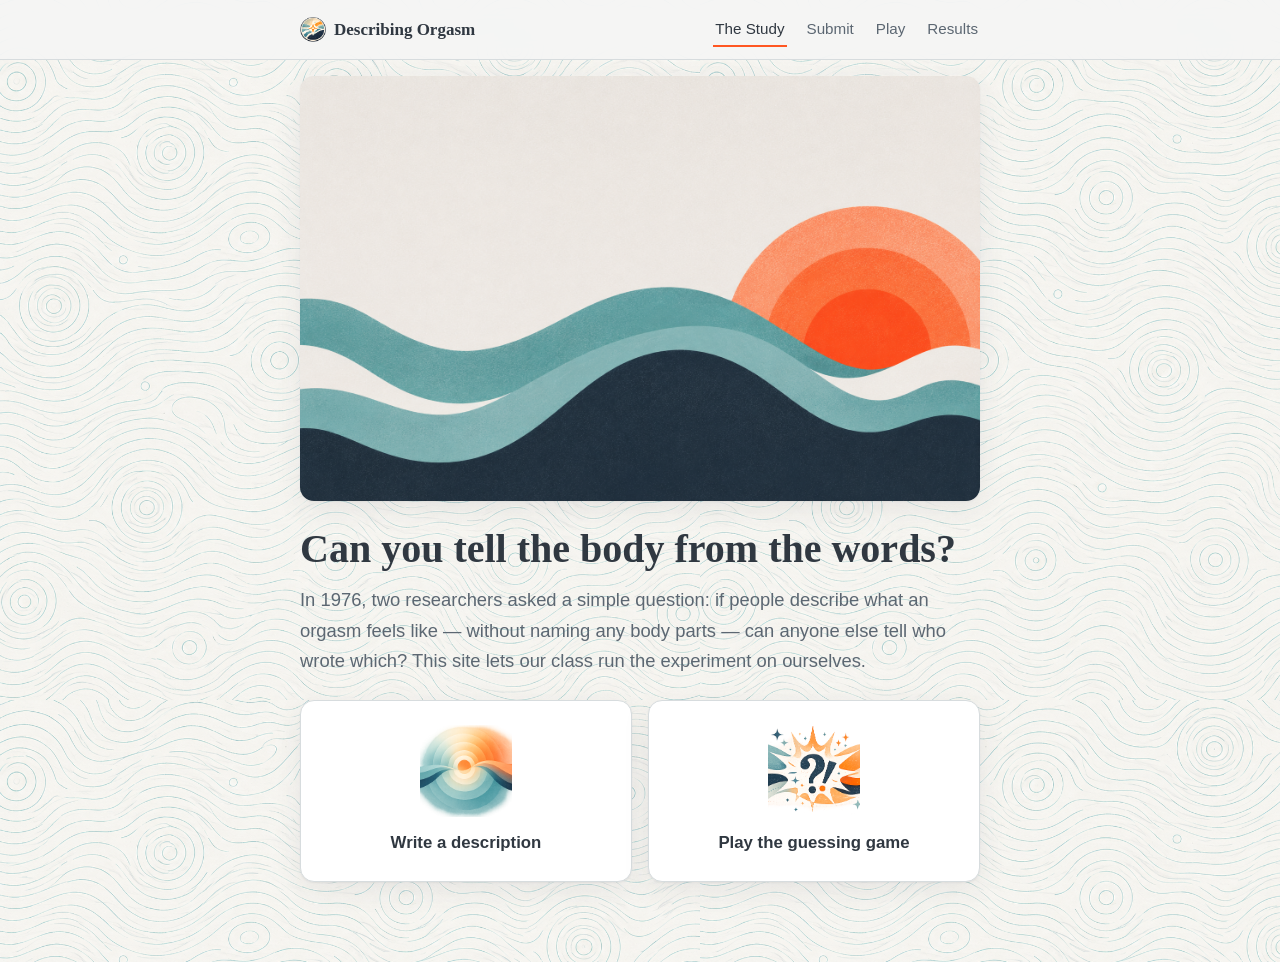
==== index.html @ 5cf97284 "Initial commit: Describing Orgasm — classroom replication site Static multi-page site (study descrip" ====
<!doctype html>
<html lang="en">
<head>
  <meta charset="utf-8">
  <meta name="viewport" content="width=device-width, initial-scale=1">
  <title>Describing Orgasm — A Classroom Replication</title>
  <meta name="description" content="A classroom replication of Vance & Wagner (1976): can you tell a writer's anatomy from how they describe an orgasm?">
  <link rel="icon" type="image/png" href="img/favicon.png">
  <link rel="stylesheet" href="styles.css">
</head>
<body>
  <nav class="nav">
    <div class="nav-inner">
      <a class="brand" href="index.html"><img class="brand-logo" src="img/emblem.png" alt="">Describing Orgasm</a>
      <a class="link active" href="index.html">The Study</a>
      <a class="link" href="submit.html">Submit</a>
      <a class="link" href="play.html">Play</a>
      <a class="link" href="results.html">Results</a>
    </div>
  </nav>

  <main class="wrap">
    <img class="hero-img" src="img/hero-banner.png" alt="">
    <h1>Can you tell the body from the words?</h1>
    <p class="lede">
      In 1976, two researchers asked a simple question: if people describe what an
      orgasm feels like — without naming any body parts — can anyone else tell who
      wrote which? This site lets our class run the experiment on ourselves.
    </p>

    <div class="cta-cards">
      <a class="cta-card" href="submit.html">
        <img src="img/write-illustration.png" alt="">
        <span>Write a description</span>
      </a>
      <a class="cta-card" href="play.html">
        <img src="img/play-illustration.png" alt="">
        <span>Play the guessing game</span>
      </a>
    </div>
  </main>
</body>
</html>
---- styles.css ----
/* ============================================================
   Shared styles — "Written Descriptions of Orgasm" replication
   Palette: #F5F5F5 grey · #76ABAE teal · #303841 navy · #FF5722 orange
   Clean, retro-academic, mobile-first, light + dark aware.
   ============================================================ */

:root {
  --bg: #f5f5f5;
  --surface: #ffffff;
  --surface-2: #e9edee;
  --ink: #303841;          /* navy charcoal */
  --ink-soft: #5c6772;
  --line: #d7dcde;

  --teal: #76abae;
  --orange: #ff5722;
  --navy: #303841;

  --accent: #76abae;       /* primary brand */
  --accent-ink: #1b2a2b;   /* legible text on teal fills */
  --link: #2f6b6f;         /* darker teal — legible link text on light bg */
  --pop: #ff5722;          /* orange emphasis / hero CTA */
  --pop-ink: #ffffff;

  --good: #2a6f72;         /* correct (legible teal text) */
  --good-fill: #76abae;
  --bad: #c43d18;          /* wrong (legible orange text) */
  --bad-fill: #ff5722;

  --radius: 14px;
  --shadow: 0 1px 2px rgba(48, 56, 65, .06), 0 8px 28px rgba(48, 56, 65, .08);
  --maxw: 720px;
}

@media (prefers-color-scheme: dark) {
  :root {
    --bg: #262d34;
    --surface: #303841;
    --surface-2: #2a323b;
    --ink: #f5f5f5;
    --ink-soft: #adb7bf;
    --line: #414c56;

    --accent: #76abae;
    --accent-ink: #14201f;
    --link: #93c7ca;
    --pop: #ff5722;
    --pop-ink: #ffffff;

    --good: #8fc8cb;
    --good-fill: #76abae;
    --bad: #ff8a63;
    --bad-fill: #ff5722;

    --shadow: 0 1px 2px rgba(0, 0, 0, .3), 0 10px 30px rgba(0, 0, 0, .38);
  }
  /* The light contour pattern would read as bright noise on a dark bg. */
  body { background-image: none; }
}

* { box-sizing: border-box; }
html { -webkit-text-size-adjust: 100%; }

body {
  margin: 0;
  background-color: var(--bg);
  background-image: url("img/bg-pattern.png");
  background-size: 700px;
  background-repeat: repeat;
  color: var(--ink);
  font: 17px/1.65 -apple-system, BlinkMacSystemFont, "Segoe UI", Roboto, Helvetica, Arial, sans-serif;
  -webkit-font-smoothing: antialiased;
}

h1, h2, h3 {
  font-family: Georgia, "Times New Roman", serif;
  line-height: 1.2;
  color: var(--ink);
}
h1 { font-size: clamp(1.8rem, 5vw, 2.5rem); margin: 0 0 .3em; }
h2 { font-size: 1.4rem; margin: 1.8em 0 .5em; }
h3 { font-size: 1.1rem; margin: 1.4em 0 .3em; }

a { color: var(--link); }
p { margin: 0 0 1em; }

.wrap { max-width: var(--maxw); margin: 0 auto; padding: 0 20px 80px; }

/* ---------- Imagery ---------- */
.hero-img {
  display: block;
  width: 100%;
  height: auto;
  border-radius: var(--radius);
  margin: 16px 0 24px;
  box-shadow: var(--shadow);
}
.banner {
  display: block;
  width: 100%;
  height: 150px;
  object-fit: cover;
  object-position: center;
  border-radius: var(--radius);
  margin: 16px 0 26px;
  box-shadow: var(--shadow);
}
@media (min-width: 560px) { .banner { height: 190px; } }

/* CTA icon cards (home page) */
.cta-cards { display: grid; grid-template-columns: 1fr; gap: 16px; margin-top: 24px; }
@media (min-width: 520px) { .cta-cards { grid-template-columns: 1fr 1fr; } }
.cta-card {
  display: flex;
  flex-direction: column;
  align-items: center;
  gap: 12px;
  text-align: center;
  text-decoration: none;
  color: var(--ink);
  background: var(--surface);
  border: 1px solid var(--line);
  border-radius: var(--radius);
  padding: 24px 18px;
  box-shadow: var(--shadow);
  transition: transform .07s ease, border-color .15s ease;
}
.cta-card:hover { border-color: var(--teal); transform: translateY(-2px); }
.cta-card img { width: 92px; height: 92px; object-fit: contain; }
.cta-card span { font-weight: 700; font-size: 1.05rem; }

/* nav brand mark */
.brand-logo { width: 26px; height: 26px; object-fit: contain; }

/* success emblem on the submit page */
.done-emblem { display: block; width: 76px; height: 76px; object-fit: contain; margin: 4px auto 8px; }

/* ---------- Nav ---------- */
.nav {
  position: sticky;
  top: 0;
  z-index: 10;
  background: color-mix(in srgb, var(--bg) 88%, transparent);
  backdrop-filter: saturate(1.4) blur(8px);
  border-bottom: 1px solid var(--line);
}
.nav-inner {
  max-width: var(--maxw);
  margin: 0 auto;
  padding: 12px 20px;
  display: flex;
  align-items: center;
  gap: 8px 18px;
  flex-wrap: wrap;
}
.brand {
  display: inline-flex;
  align-items: center;
  gap: 8px;
  font-family: Georgia, serif;
  font-weight: 700;
  text-decoration: none;
  color: var(--ink);
  margin-right: auto;
}
.nav a.link {
  text-decoration: none;
  color: var(--ink-soft);
  font-size: .95rem;
  padding: 4px 2px;
  border-bottom: 2px solid transparent;
}
.nav a.link:hover { color: var(--ink); }
.nav a.link.active { color: var(--ink); border-bottom-color: var(--orange); }

/* ---------- Hero / lede ---------- */
.eyebrow {
  text-transform: uppercase;
  letter-spacing: .12em;
  font-size: .72rem;
  color: var(--link);
  font-weight: 700;
  margin: 32px 0 8px;
}
.lede { font-size: 1.15rem; color: var(--ink-soft); }

/* ---------- Cards ---------- */
.card {
  background: var(--surface);
  border: 1px solid var(--line);
  border-radius: var(--radius);
  box-shadow: var(--shadow);
  padding: 22px;
  margin: 18px 0;
}
.card.muted { background: var(--surface-2); box-shadow: none; }

.callout {
  border-left: 4px solid var(--teal);
  background: var(--surface-2);
  padding: 14px 18px;
  border-radius: 0 10px 10px 0;
  margin: 18px 0;
  color: var(--ink-soft);
  font-size: .95rem;
}

.cite {
  font-size: .85rem;
  color: var(--ink-soft);
  border-top: 1px solid var(--line);
  padding-top: 14px;
  margin-top: 28px;
}

/* ---------- Buttons ---------- */
.btn {
  display: inline-flex;
  align-items: center;
  justify-content: center;
  gap: 8px;
  font: inherit;
  font-weight: 600;
  border: 1px solid var(--line);
  background: var(--surface);
  color: var(--ink);
  padding: 12px 18px;
  border-radius: 12px;
  cursor: pointer;
  text-decoration: none;
  transition: transform .04s ease, filter .15s ease, background .15s ease, border-color .15s ease;
}
.btn:hover { border-color: var(--teal); }
.btn:active { transform: translateY(1px); }
.btn.primary { background: var(--accent); color: var(--accent-ink); border-color: var(--accent); }
.btn.primary:hover { filter: brightness(1.05); border-color: var(--accent); }
.btn.pop { background: var(--pop); color: var(--pop-ink); border-color: var(--pop); font-weight: 700; }
.btn.pop:hover { filter: brightness(1.05); border-color: var(--pop); }
.btn:disabled { opacity: .5; cursor: not-allowed; }
.btn-row { display: flex; gap: 12px; flex-wrap: wrap; margin-top: 8px; }

/* ---------- Forms ---------- */
label.field { display: block; font-weight: 600; margin: 18px 0 6px; }
.hint { font-weight: 400; color: var(--ink-soft); font-size: .9rem; }

textarea, select {
  width: 100%;
  font: inherit;
  color: var(--ink);
  background: var(--surface);
  border: 1px solid var(--line);
  border-radius: 12px;
  padding: 12px 14px;
}
textarea { min-height: 160px; resize: vertical; line-height: 1.6; }
textarea:focus, select:focus { outline: 2px solid var(--teal); outline-offset: 1px; }

.counter { text-align: right; font-size: .8rem; color: var(--ink-soft); margin-top: 4px; }

.check {
  display: flex;
  gap: 10px;
  align-items: flex-start;
  margin: 18px 0;
  font-size: .95rem;
  color: var(--ink-soft);
}
.check input { margin-top: 4px; width: 18px; height: 18px; flex: 0 0 auto; accent-color: var(--teal); }

.notice { padding: 12px 14px; border-radius: 10px; margin: 14px 0; font-size: .95rem; }
.notice.warn { background: color-mix(in srgb, var(--orange) 12%, var(--surface)); border: 1px solid var(--orange); }
.notice.err  { background: color-mix(in srgb, var(--orange) 12%, var(--surface)); border: 1px solid var(--bad); color: var(--bad); }
.notice.ok   { background: color-mix(in srgb, var(--teal) 16%, var(--surface)); border: 1px solid var(--teal); }
.hidden { display: none !important; }

/* ---------- Option buttons (submit form) ---------- */
.opt-grid { display: grid; grid-template-columns: 1fr; gap: 10px; margin-top: 6px; }
@media (min-width: 480px) { .opt-grid { grid-template-columns: repeat(3, 1fr); } }
.opt-btn { padding: 14px; }
.opt-btn.selected {
  border-color: var(--teal);
  background: color-mix(in srgb, var(--teal) 20%, var(--surface));
  font-weight: 700;
}

/* ---------- Game ---------- */
.progress { color: var(--ink-soft); font-size: .9rem; letter-spacing: .04em; text-transform: uppercase; }
.desc-quote {
  font-family: Georgia, serif;
  font-size: 1.25rem;
  line-height: 1.6;
  white-space: pre-wrap;
  margin: 10px 0 4px;
}
.desc-quote::before { content: "\201C"; color: var(--teal); }
.desc-quote::after  { content: "\201D"; color: var(--teal); }

.guess-grid { display: grid; grid-template-columns: 1fr; gap: 10px; margin-top: 18px; }
@media (min-width: 480px) { .guess-grid { grid-template-columns: repeat(2, 1fr); } }
.guess-btn { padding: 16px; font-size: 1rem; }
.guess-btn.correct { border-color: var(--good-fill); background: color-mix(in srgb, var(--good-fill) 20%, var(--surface)); }
.guess-btn.wrong   { border-color: var(--bad-fill);  background: color-mix(in srgb, var(--bad-fill) 18%, var(--surface)); }
.guess-btn.reveal  { border-color: var(--good-fill); }

.verdict { margin-top: 16px; font-weight: 600; }
.verdict.good { color: var(--good); }
.verdict.bad  { color: var(--bad); }

.score-big { font-family: Georgia, serif; font-size: clamp(3rem, 14vw, 5rem); line-height: 1; margin: 6px 0; }
.bar { height: 12px; background: var(--surface-2); border-radius: 999px; overflow: hidden; margin: 14px 0; }
.bar > span { display: block; height: 100%; background: var(--teal); }

/* ---------- Dashboard ---------- */
.stat-grid { display: grid; grid-template-columns: repeat(2, 1fr); gap: 12px; margin: 18px 0; }
@media (min-width: 560px) { .stat-grid { grid-template-columns: repeat(4, 1fr); } }
.stat {
  background: var(--surface);
  border: 1px solid var(--line);
  border-radius: var(--radius);
  padding: 16px;
  text-align: center;
}
.stat .num { font-family: Georgia, serif; font-size: 1.9rem; line-height: 1.1; color: var(--ink); }
.stat .lbl { font-size: .78rem; text-transform: uppercase; letter-spacing: .06em; color: var(--ink-soft); margin-top: 4px; }

/* Horizontal comparison bars (accuracy vs chance, etc.) */
.hbar-row { margin: 14px 0; }
.hbar-head { display: flex; justify-content: space-between; font-size: .9rem; margin-bottom: 5px; }
.hbar-head b { font-variant-numeric: tabular-nums; }
.hbar { position: relative; height: 22px; background: var(--surface-2); border-radius: 8px; overflow: hidden; }
.hbar > span { display: block; height: 100%; border-radius: 8px; background: var(--teal); transition: width .5s ease; }
.hbar.pop > span { background: var(--orange); }
/* dashed 50% chance marker */
.chance-line { position: relative; height: 0; }
.chance-line::before {
  content: ""; position: absolute; top: -22px; bottom: 0; left: 50%;
  border-left: 2px dashed var(--ink-soft); opacity: .6;
}

.footer { color: var(--ink-soft); font-size: .82rem; text-align: center; padding: 30px 20px; border-top: 1px solid var(--line); }

.spinner {
  width: 26px; height: 26px; border-radius: 50%;
  border: 3px solid var(--line); border-top-color: var(--orange);
  animation: spin .8s linear infinite; margin: 24px auto;
}
@keyframes spin { to { transform: rotate(360deg); } }
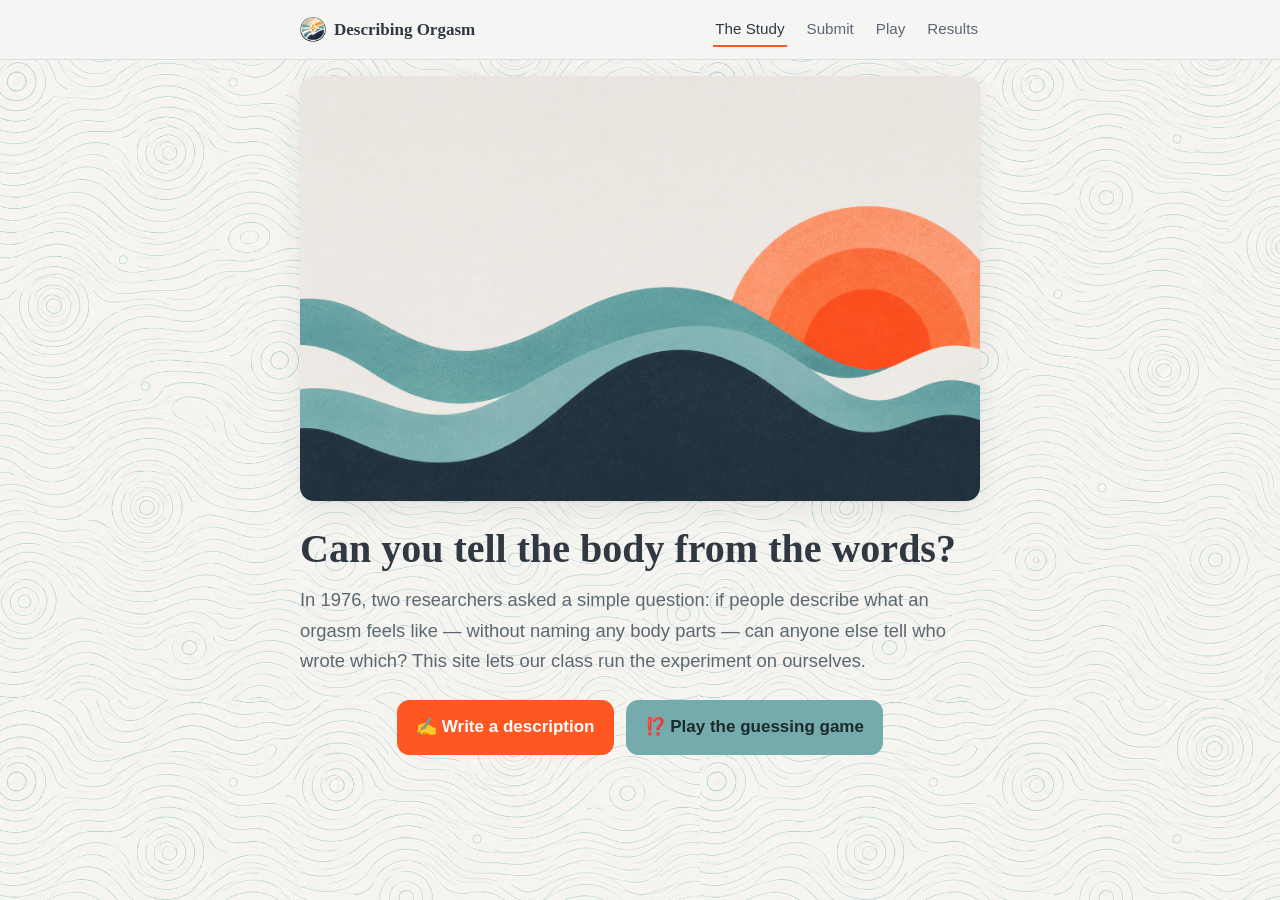
==== commit ec67e62a: "Remove icon images from home-page CTA buttons Restore the plain colored buttons (with emoji) for "Wr" ====
--- a/index.html
+++ b/index.html
@@ -28,15 +28,9 @@
       wrote which? This site lets our class run the experiment on ourselves.
     </p>
 
-    <div class="cta-cards">
-      <a class="cta-card" href="submit.html">
-        <img src="img/write-illustration.png" alt="">
-        <span>Write a description</span>
-      </a>
-      <a class="cta-card" href="play.html">
-        <img src="img/play-illustration.png" alt="">
-        <span>Play the guessing game</span>
-      </a>
+    <div class="btn-row" style="margin-top:24px;justify-content:center">
+      <a class="btn pop" href="submit.html">✍️ Write a description</a>
+      <a class="btn primary" href="play.html">⁉️ Play the guessing game</a>
     </div>
   </main>
 </body>
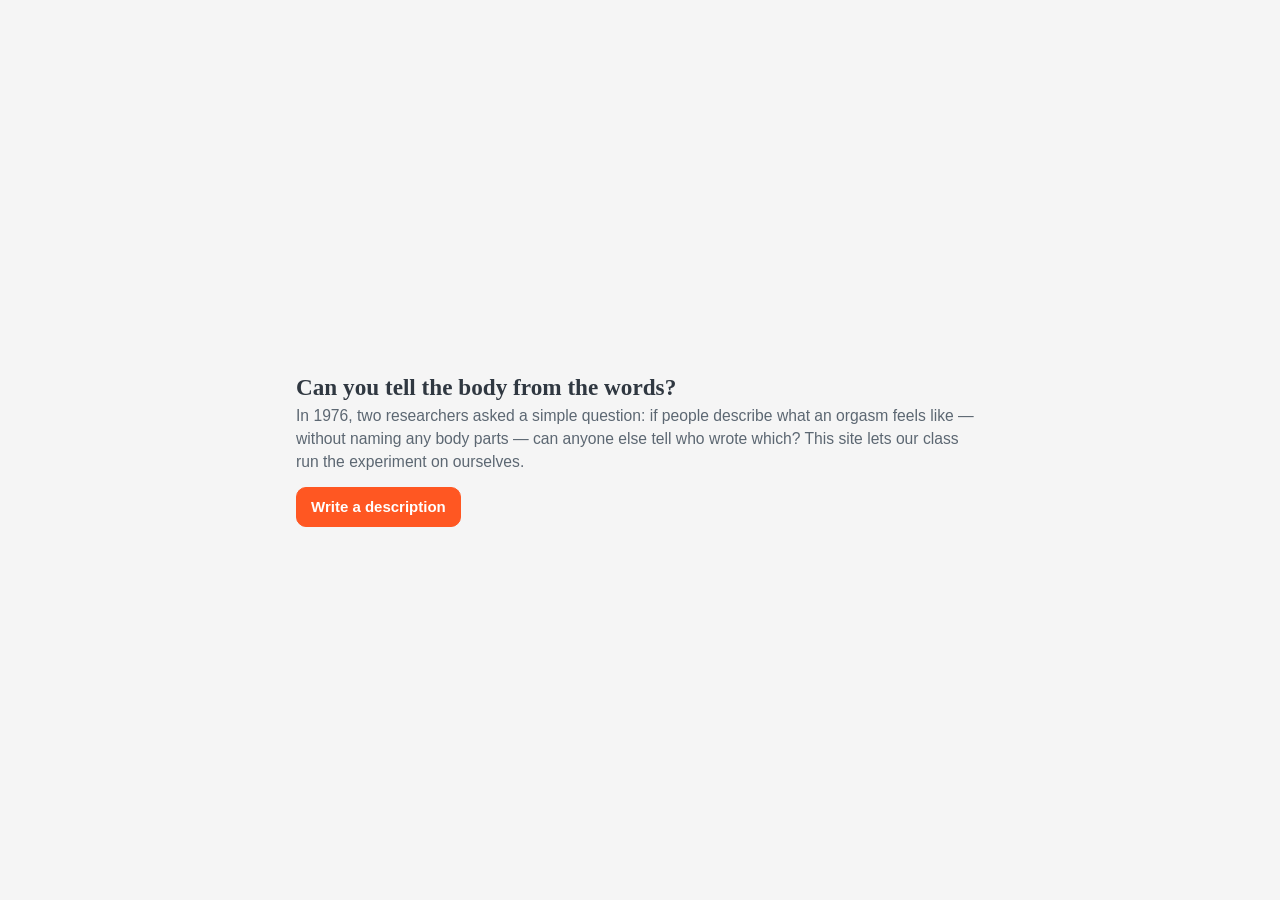
==== commit 4df395a6: "Make the compact, image-free layout the site-wide design Drop the embed-only gating so the streamlin" ====
--- a/index.html
+++ b/index.html
@@ -1,5 +1,5 @@
 <!doctype html>
-<html lang="en">
+<html lang="en" class="embed">
 <head>
   <meta charset="utf-8">
   <meta name="viewport" content="width=device-width, initial-scale=1">
@@ -8,10 +8,10 @@
   <link rel="icon" type="image/png" href="img/favicon.png">
   <link rel="stylesheet" href="styles.css">
 </head>
-<body>
+<body class="page-home">
   <nav class="nav">
     <div class="nav-inner">
-      <a class="brand" href="index.html"><img class="brand-logo" src="img/emblem.png" alt="">Describing Orgasm</a>
+      <a class="brand" href="index.html">Describing Orgasm</a>
       <a class="link active" href="index.html">The Study</a>
       <a class="link" href="submit.html">Submit</a>
       <a class="link" href="play.html">Play</a>
@@ -20,7 +20,6 @@
   </nav>
 
   <main class="wrap">
-    <img class="hero-img" src="img/hero-banner.png" alt="">
     <h1>Can you tell the body from the words?</h1>
     <p class="lede">
       In 1976, two researchers asked a simple question: if people describe what an
@@ -29,8 +28,8 @@
     </p>
 
     <div class="btn-row" style="margin-top:24px;justify-content:center">
-      <a class="btn pop" href="submit.html">✍️ Write a description</a>
-      <a class="btn primary" href="play.html">⁉️ Play the guessing game</a>
+      <a class="btn pop" href="submit.html">Write a description</a>
+      <a class="btn primary" href="play.html">Play the guessing game</a>
     </div>
   </main>
 </body>
--- a/styles.css
+++ b/styles.css
@@ -54,8 +54,6 @@
 
     --shadow: 0 1px 2px rgba(0, 0, 0, .3), 0 10px 30px rgba(0, 0, 0, .38);
   }
-  /* The light contour pattern would read as bright noise on a dark bg. */
-  body { background-image: none; }
 }
 
 * { box-sizing: border-box; }
@@ -64,9 +62,6 @@
 body {
   margin: 0;
   background-color: var(--bg);
-  background-image: url("img/bg-pattern.png");
-  background-size: 700px;
-  background-repeat: repeat;
   color: var(--ink);
   font: 17px/1.65 -apple-system, BlinkMacSystemFont, "Segoe UI", Roboto, Helvetica, Arial, sans-serif;
   -webkit-font-smoothing: antialiased;
@@ -85,55 +80,6 @@
 p { margin: 0 0 1em; }
 
 .wrap { max-width: var(--maxw); margin: 0 auto; padding: 0 20px 80px; }
-
-/* ---------- Imagery ---------- */
-.hero-img {
-  display: block;
-  width: 100%;
-  height: auto;
-  border-radius: var(--radius);
-  margin: 16px 0 24px;
-  box-shadow: var(--shadow);
-}
-.banner {
-  display: block;
-  width: 100%;
-  height: 150px;
-  object-fit: cover;
-  object-position: center;
-  border-radius: var(--radius);
-  margin: 16px 0 26px;
-  box-shadow: var(--shadow);
-}
-@media (min-width: 560px) { .banner { height: 190px; } }
-
-/* CTA icon cards (home page) */
-.cta-cards { display: grid; grid-template-columns: 1fr; gap: 16px; margin-top: 24px; }
-@media (min-width: 520px) { .cta-cards { grid-template-columns: 1fr 1fr; } }
-.cta-card {
-  display: flex;
-  flex-direction: column;
-  align-items: center;
-  gap: 12px;
-  text-align: center;
-  text-decoration: none;
-  color: var(--ink);
-  background: var(--surface);
-  border: 1px solid var(--line);
-  border-radius: var(--radius);
-  padding: 24px 18px;
-  box-shadow: var(--shadow);
-  transition: transform .07s ease, border-color .15s ease;
-}
-.cta-card:hover { border-color: var(--teal); transform: translateY(-2px); }
-.cta-card img { width: 92px; height: 92px; object-fit: contain; }
-.cta-card span { font-weight: 700; font-size: 1.05rem; }
-
-/* nav brand mark */
-.brand-logo { width: 26px; height: 26px; object-fit: contain; }
-
-/* success emblem on the submit page */
-.done-emblem { display: block; width: 76px; height: 76px; object-fit: contain; margin: 4px auto 8px; }
 
 /* ---------- Nav ---------- */
 .nav {
@@ -345,3 +291,96 @@
   animation: spin .8s linear infinite; margin: 24px auto;
 }
 @keyframes spin { to { transform: rotate(360deg); } }
+
+/* ============================================================
+   COMPACT LAYOUT — the whole site fits a 720×450 frame (e.g. Top
+   Hat) and is used everywhere, embedded or standalone.
+
+   Applied site-wide via a static `embed` class on the <html> tag of
+   every page. No top nav, no imagery, a write-first home screen, and
+   a fixed-height body so the content fits without the frame scrolling.
+
+   Layout only — this never touches config.js, the fetch helpers, or
+   any Google Sheet / Apps Script call.
+   ============================================================ */
+html.embed, html.embed body { height: 100%; }
+html.embed body {
+  margin: 0;
+  font-size: 15px;
+  line-height: 1.45;
+  display: flex;
+  flex-direction: column;
+  overflow: hidden;              /* the frame itself never scrolls */
+}
+
+/* No top nav in the frame — the in-page buttons carry the flow,
+   and dropping it frees room to make the text larger / easier to read. */
+html.embed .nav { display: none; }
+
+/* The content area fills whatever height is left below the nav.
+   min-height:0 lets it shrink; overflow-y:auto is a safety valve so
+   an unusually long student description is never clipped. */
+html.embed .wrap {
+  flex: 1 1 auto;
+  min-height: 0;
+  max-width: 720px;
+  padding: 9px 16px 8px;
+  overflow-y: auto;
+}
+
+/* Tighter type + spacing */
+html.embed h1 { font-size: 1.45rem; margin: 0 0 .15em; }
+html.embed h2 { font-size: 1.1rem; margin: .3em 0 .25em; }
+html.embed h3 { font-size: 1rem; margin: 0 0 .2em; }
+html.embed .lede { font-size: .98rem; margin: 0 0 .5em; }
+html.embed p { margin: 0 0 .5em; }
+html.embed .callout { padding: 9px 12px; margin: 8px 0; font-size: .8rem; }
+html.embed .cite { margin-top: 12px; padding-top: 10px; }
+
+/* Cards */
+html.embed .card { padding: 11px 13px; margin: 7px 0; }
+
+/* Buttons */
+html.embed .btn { padding: 8px 14px; border-radius: 10px; }
+html.embed .btn-row { gap: 8px; margin-top: 6px !important; }
+
+/* --- Home: center the copy, and show only the "Write a description" CTA.
+   Hiding the Play button forces a write-first flow — players reach the
+   game via the link on the submit-success screen. --- */
+html.embed .page-home .wrap { display: flex; flex-direction: column; justify-content: center; }
+html.embed .page-home .btn.primary { display: none; }
+html.embed .page-home .btn-row { justify-content: flex-start !important; }
+
+/* --- Submit: keep textarea, options and the button all on screen --- */
+html.embed .page-submit label.field { margin: 8px 0 4px; }
+html.embed .page-submit textarea { min-height: 72px; line-height: 1.4; }
+html.embed .page-submit .opt-btn { padding: 8px; }
+html.embed .page-submit .counter { margin-top: 2px; }
+html.embed .page-submit .notice { padding: 8px 10px; margin: 8px 0; font-size: .82rem; }
+
+/* --- Play: the quote card takes the slack; guesses stay visible --- */
+html.embed .page-play .desc-quote { font-size: 1.02rem; line-height: 1.4; margin: 6px 0 2px; }
+html.embed .page-play .guess-grid { margin-top: 10px; gap: 8px; }
+html.embed .page-play .guess-btn { padding: 10px; }
+html.embed .page-play .verdict { margin-top: 10px; }
+html.embed .page-play .score-big { font-size: 2.4rem; margin: 2px 0; }
+html.embed .page-play .bar { margin: 8px 0; }
+/* The scorecard's per-description recap is long by nature; in-frame we
+   show just the score + takeaway so the whole card fits with no scroll.
+   The full recap is still there on the standalone site. */
+html.embed .page-play #review { display: none; }
+html.embed .page-play #scorecard .callout { margin-top: 10px; }
+
+/* --- Results: compress the dashboard so the tally fits --- */
+html.embed .page-results .lede { display: none; }                 /* the tiles are self-explanatory */
+html.embed .page-results h1 { font-size: 1.2rem; margin-bottom: .1em; }
+html.embed .page-results .card { padding: 6px 12px; margin: 4px 0; }
+html.embed .page-results .stat-grid { grid-template-columns: repeat(4, 1fr); gap: 8px; margin: 4px 0; }
+html.embed .page-results .stat { padding: 6px; }
+html.embed .page-results .stat .num { font-size: 1.05rem; }
+html.embed .page-results .stat .lbl { font-size: .6rem; margin-top: 1px; }
+html.embed .page-results .hbar-row { margin: 5px 0; }
+html.embed .page-results .hbar { height: 14px; }
+html.embed .page-results .hint { font-size: .76rem; margin: 4px 0 0; }
+html.embed .page-results #content p { margin: 6px 0 0 !important; }  /* overrides inline verdict margin */
+html.embed .page-results #actions { margin-top: 8px !important; }
